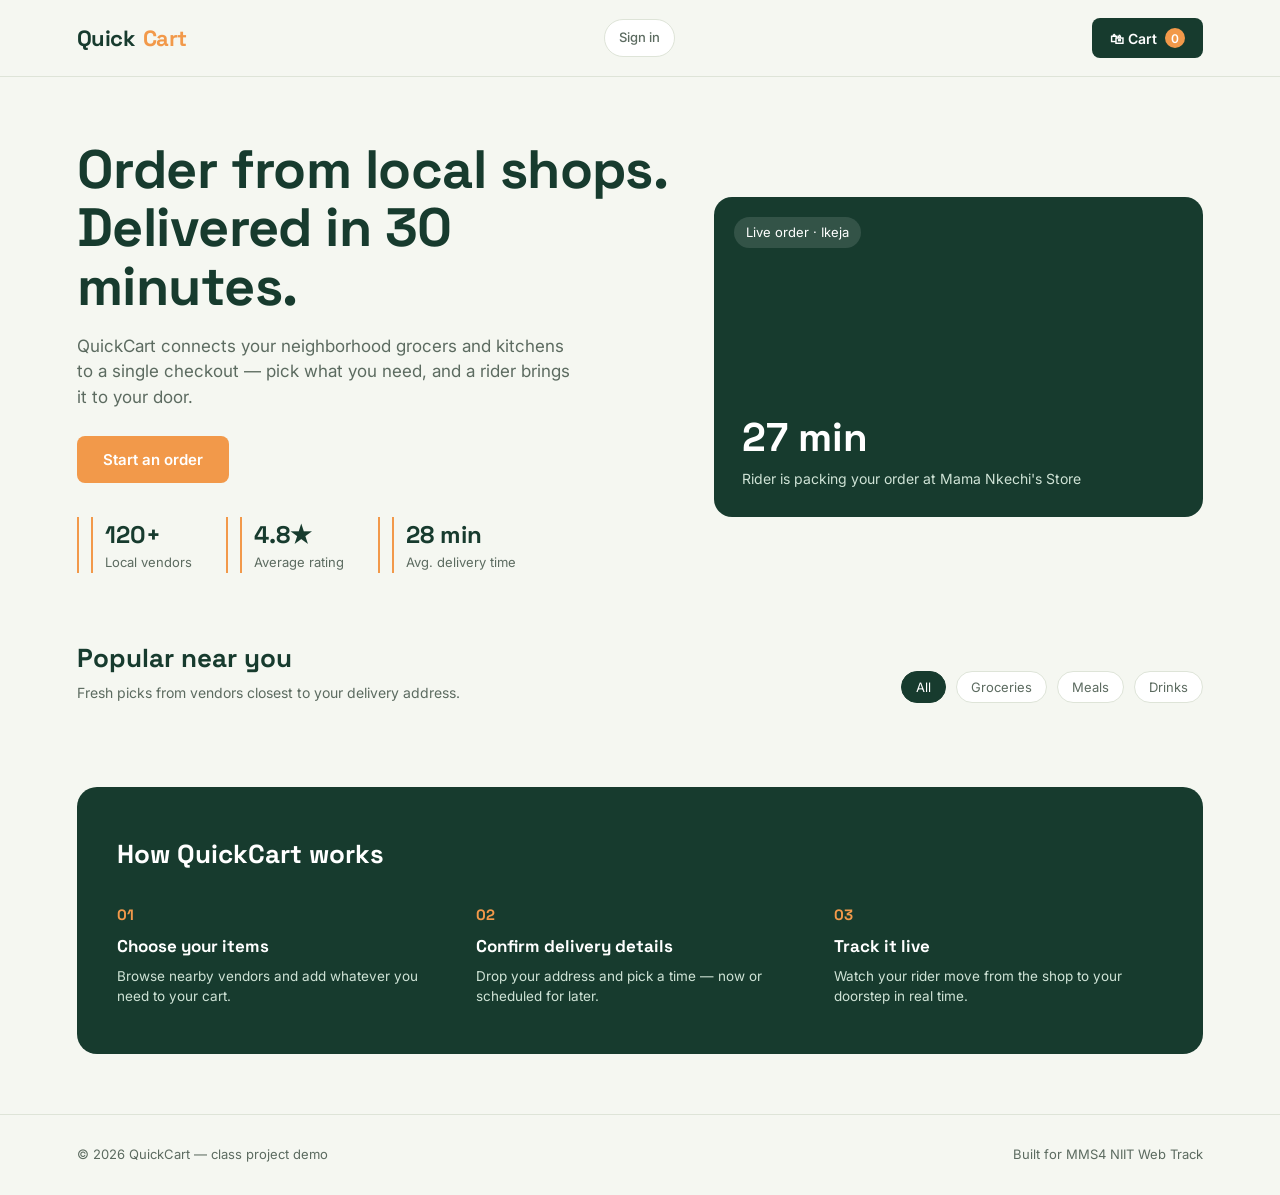
==== src/main/resources/static/index.html @ 8aba2c7c "first commit" ====
<!DOCTYPE html>
<html lang="en">
<head>
<meta charset="UTF-8">
<meta name="viewport" content="width=device-width, initial-scale=1.0">
<title>QuickCart — Local Delivery</title>
<link rel="preconnect" href="https://fonts.googleapis.com">
<link href="https://fonts.googleapis.com/css2?family=Space+Grotesk:wght@500;600;700&family=Inter:wght@400;500;600&display=swap" rel="stylesheet">
<link rel="stylesheet" href="style.css">
</head>
<body>

<header>
  <a href="index.html" class="brand">Quick<span>Cart</span></a>
  <nav><ul id="accountNav">
    <li><a>Groceries</a></li>
    <li><a>Meals</a></li>
  </ul></nav>
  <button class="cart-btn" onclick="openCart()">
    🛍 Cart <span class="cart-count" id="cartCount">0</span>
  </button>
</header>

<div class="hero">
  <div>
    <h1>Order from local shops.<br>Delivered in 30 minutes.</h1>
    <p>QuickCart connects your neighborhood grocers and kitchens to a single checkout — pick what you need, and a rider brings it to your door.</p>
    <button class="cta" onclick="document.getElementById('shop').scrollIntoView({behavior:'smooth'})">Start an order</button>
    <div class="hero-stats">
      <div><div class="num">120+</div><div class="lbl">Local vendors</div></div>
      <div><div class="num">4.8★</div><div class="lbl">Average rating</div></div>
      <div><div class="num">28 min</div><div class="lbl">Avg. delivery time</div></div>
    </div>
  </div>
  <div class="hero-visual">
    <div class="tag">Live order · Ikeja</div>
    <div class="eta">27 min</div>
    <div class="eta-lbl">Rider is packing your order at Mama Nkechi's Store</div>
  </div>
</div>

<section id="shop">
  <div class="section-head">
    <div>
      <h2>Popular near you</h2>
      <p>Fresh picks from vendors closest to your delivery address.</p>
    </div>
    <div class="filters">
      <button class="active" onclick="filterCat('all',this)">All</button>
      <button onclick="filterCat('grocery',this)">Groceries</button>
      <button onclick="filterCat('meal',this)">Meals</button>
      <button onclick="filterCat('drink',this)">Drinks</button>
    </div>
  </div>
  <div class="grid" id="productGrid"></div>
</section>

<div class="how">
  <h2>How QuickCart works</h2>
  <div class="how-grid">
    <div class="step">
      <div class="n">01</div>
      <h3>Choose your items</h3>
      <p>Browse nearby vendors and add whatever you need to your cart.</p>
    </div>
    <div class="step">
      <div class="n">02</div>
      <h3>Confirm delivery details</h3>
      <p>Drop your address and pick a time — now or scheduled for later.</p>
    </div>
    <div class="step">
      <div class="n">03</div>
      <h3>Track it live</h3>
      <p>Watch your rider move from the shop to your doorstep in real time.</p>
    </div>
  </div>
</div>

<footer>
  <div>© 2026 QuickCart — class project demo</div>
  <div>Built for MMS4 NIIT Web Track</div>
</footer>

<div class="overlay" id="overlay" onclick="closeCart()"></div>
<div class="drawer" id="drawer">
  <div class="drawer-head">
    <h3>Your cart</h3>
    <button class="close-btn" onclick="closeCart()">✕</button>
  </div>
  <div class="drawer-items" id="drawerItems"></div>
  <div class="drawer-foot">
    <div class="field" id="addressField" style="display:none;">
      <label for="address">Delivery address</label>
      <input type="text" id="address" placeholder="e.g. 14 Adeola Street, Ikeja">
    </div>
    <div class="row"><span>Subtotal</span><span id="subtotal">₦0</span></div>
    <div class="row"><span>Delivery fee</span><span id="deliveryFee">₦0</span></div>
    <div class="row total"><span>Total</span><span id="total">₦0</span></div>
    <button class="checkout-btn" id="checkoutBtn" onclick="checkout()" disabled>Place order</button>
  </div>
</div>

<script src="common.js"></script>
<script>
let PRODUCTS = [];
let cart = {}; // {id: qty}
let currentFilter = 'all';

async function loadProducts() {
  PRODUCTS = await api('/api/products');
  renderGrid();
}

function renderGrid(){
  const grid = document.getElementById('productGrid');
  const items = PRODUCTS.filter(p => currentFilter==='all' || p.cat===currentFilter);
  grid.innerHTML = items.map(p => `
    <div class="card">
      <div class="card-img">${p.icon}</div>
      <h3>${p.name}</h3>
      <p class="desc">${p.desc}</p>
      <div class="card-foot">
        <span class="price">${money(p.price)}</span>
        <button class="add-btn" onclick="addToCart(${p.id})">+</button>
      </div>
    </div>
  `).join('');
}

function filterCat(cat, btn){
  currentFilter = cat;
  document.querySelectorAll('.filters button').forEach(b=>b.classList.remove('active'));
  btn.classList.add('active');
  renderGrid();
}

function addToCart(id){
  cart[id] = (cart[id] || 0) + 1;
  updateCart();
  showToast('Added to cart');
}

function changeQty(id, delta){
  cart[id] = (cart[id]||0) + delta;
  if(cart[id] <= 0) delete cart[id];
  updateCart();
}

function updateCart(){
  const ids = Object.keys(cart);
  const count = ids.reduce((s,id)=>s+cart[id],0);
  document.getElementById('cartCount').textContent = count;

  const drawerItems = document.getElementById('drawerItems');
  if(ids.length === 0){
    drawerItems.innerHTML = `<div class="empty-msg">Your cart is empty.<br>Add something tasty from the shop.</div>`;
  } else {
    drawerItems.innerHTML = ids.map(id=>{
      const p = PRODUCTS.find(x=>x.id==id);
      return `
        <div class="cart-line">
          <div class="ic">${p.icon}</div>
          <div class="info">
            <div class="nm">${p.name}</div>
            <div class="pr">${money(p.price)}</div>
          </div>
          <div class="qty">
            <button onclick="changeQty(${id},-1)">−</button>
            <span>${cart[id]}</span>
            <button onclick="changeQty(${id},1)">+</button>
          </div>
        </div>
      `;
    }).join('');
  }

  const subtotal = ids.reduce((s,id)=> s + PRODUCTS.find(x=>x.id==id).price * cart[id], 0);
  const fee = subtotal > 0 ? 800 : 0;
  document.getElementById('subtotal').textContent = money(subtotal);
  document.getElementById('deliveryFee').textContent = money(fee);
  document.getElementById('total').textContent = money(subtotal + fee);
  document.getElementById('checkoutBtn').disabled = subtotal === 0;
  document.getElementById('addressField').style.display = subtotal > 0 ? 'block' : 'none';
}

function openCart(){
  document.getElementById('drawer').classList.add('open');
  document.getElementById('overlay').classList.add('open');
}
function closeCart(){
  document.getElementById('drawer').classList.remove('open');
  document.getElementById('overlay').classList.remove('open');
}

async function checkout(){
  if (!getUser()) {
    showToast('Please sign in to place an order', true);
    setTimeout(()=> window.location.href = 'login.html', 900);
    return;
  }
  const address = document.getElementById('address').value.trim();
  if (!address) {
    showToast('Please enter a delivery address', true);
    return;
  }
  try {
    await api('/api/orders', {
      method: 'POST',
      body: JSON.stringify({ items: cart, address })
    });
    showToast('Order placed! Track it on the My orders page.');
    cart = {};
    updateCart();
    setTimeout(closeCart, 900);
  } catch (err) {
    showToast(err.message, true);
  }
}

renderAccountNav('accountNav');
loadProducts();
updateCart();
</script>

</body>
</html>
---- src/main/resources/static/style.css ----
:root{
  --green-deep:#173B2E;
  --green-mid:#2C6E4F;
  --paper:#F5F7F1;
  --paper-card:#FFFFFF;
  --ink:#14231C;
  --mango:#F2994A;
  --teal:#2D6A6A;
  --line:#DEE4D8;
  --muted:#5C6B60;
  --error:#C0392B;
}
*{box-sizing:border-box;}
body{margin:0;background:var(--paper);color:var(--ink);font-family:'Inter',sans-serif;line-height:1.5;}
h1,h2,h3,.brand,.price{font-family:'Space Grotesk',sans-serif;}
a{color:inherit;}
img{max-width:100%;display:block;}

/* NAV */
header{
  display:flex;align-items:center;justify-content:space-between;
  padding:18px 6vw;position:sticky;top:0;background:var(--paper);
  border-bottom:1px solid var(--line);z-index:10;
}
.brand{font-size:22px;font-weight:700;color:var(--green-deep);display:flex;align-items:center;gap:8px;letter-spacing:-0.02em;text-decoration:none;}
.brand span{color:var(--mango);}
nav ul{display:flex;gap:28px;list-style:none;margin:0;padding:0;font-size:15px;font-weight:500;color:var(--muted);align-items:center;}
nav a{text-decoration:none;cursor:pointer;}
nav a:hover{color:var(--green-deep);}
.cart-btn{
  background:var(--green-deep);color:#fff;border:none;border-radius:8px;
  padding:10px 18px;font-family:'Inter';font-weight:600;font-size:14px;
  cursor:pointer;display:flex;align-items:center;gap:8px;
}
.cart-count{
  background:var(--mango);color:#fff;border-radius:50%;width:20px;height:20px;
  display:flex;align-items:center;justify-content:center;font-size:12px;
}
.account-pill{
  background:var(--paper-card);border:1px solid var(--line);padding:8px 14px;
  border-radius:20px;font-size:13px;cursor:pointer;font-family:'Inter';
}

/* HERO */
.hero{
  display:grid;grid-template-columns:1.1fr 0.9fr;gap:40px;
  padding:64px 6vw 56px;align-items:center;
}
.hero h1{
  font-size:clamp(34px,4.4vw,54px);line-height:1.08;margin:0 0 18px;
  color:var(--green-deep);font-weight:700;letter-spacing:-0.01em;
}
.hero p{color:var(--muted);font-size:17px;max-width:46ch;margin:0 0 26px;}
.hero-stats{display:flex;gap:34px;margin-top:34px;}
.hero-stats div{border-left:2px solid var(--mango);padding-left:12px;}
.hero-stats .num{font-family:'Space Grotesk';font-size:24px;font-weight:700;color:var(--green-deep);}
.hero-stats .lbl{font-size:13px;color:var(--muted);}
.cta{
  background:var(--mango);color:#fff;border:none;padding:14px 26px;border-radius:8px;
  font-weight:600;font-size:15px;cursor:pointer;font-family:'Inter';
}
.hero-visual{
  background:var(--green-deep);border-radius:18px;padding:28px;color:#fff;
  position:relative;overflow:hidden;min-height:320px;display:flex;flex-direction:column;justify-content:flex-end;
}
.hero-visual .tag{
  position:absolute;top:20px;left:20px;background:rgba(255,255,255,.12);
  padding:6px 12px;border-radius:20px;font-size:13px;
}
.hero-visual .eta{font-family:'Space Grotesk';font-size:40px;font-weight:700;}
.hero-visual .eta-lbl{font-size:14px;color:#CFE3D6;}

/* SECTION */
section{padding:10px 6vw 60px;}
.section-head{display:flex;justify-content:space-between;align-items:flex-end;margin-bottom:24px;flex-wrap:wrap;gap:14px;}
.section-head h2{font-size:26px;color:var(--green-deep);margin:0;}
.section-head p{color:var(--muted);font-size:14px;margin:4px 0 0;}
.filters{display:flex;gap:10px;}
.filters button{
  border:1px solid var(--line);background:var(--paper-card);padding:7px 14px;
  border-radius:20px;font-size:13px;cursor:pointer;color:var(--muted);font-family:'Inter';
}
.filters button.active{background:var(--green-deep);color:#fff;border-color:var(--green-deep);}

.grid{display:grid;grid-template-columns:repeat(auto-fill,minmax(220px,1fr));gap:20px;}
.card{
  background:var(--paper-card);border:1px solid var(--line);border-radius:14px;
  padding:16px;display:flex;flex-direction:column;gap:10px;
}
.card-img{
  height:130px;border-radius:10px;display:flex;align-items:center;justify-content:center;
  font-size:44px;background:linear-gradient(135deg,#EAF1E6,#DCEAD9);
}
.card h3{font-size:16px;margin:0;color:var(--ink);}
.card .desc{font-size:13px;color:var(--muted);margin:0;min-height:32px;}
.card-foot{display:flex;justify-content:space-between;align-items:center;margin-top:auto;}
.price{font-size:17px;font-weight:700;color:var(--green-deep);}
.add-btn{
  background:var(--paper);border:1px solid var(--green-mid);color:var(--green-mid);
  width:32px;height:32px;border-radius:8px;font-size:18px;cursor:pointer;font-family:'Inter';
  line-height:1;
}
.add-btn:hover{background:var(--green-mid);color:#fff;}

/* HOW IT WORKS */
.how{background:var(--green-deep);color:#fff;border-radius:20px;margin:0 6vw 60px;padding:48px 40px;}
.how h2{font-size:26px;margin:0 0 30px;}
.how-grid{display:grid;grid-template-columns:repeat(3,1fr);gap:30px;}
.how-grid .step .n{font-family:'Space Grotesk';font-size:15px;color:var(--mango);font-weight:700;margin-bottom:8px;}
.how-grid .step h3{font-size:17px;margin:0 0 6px;}
.how-grid .step p{font-size:13.5px;color:#CFE3D6;margin:0;}

footer{padding:30px 6vw;border-top:1px solid var(--line);color:var(--muted);font-size:13px;display:flex;justify-content:space-between;flex-wrap:wrap;gap:8px;}

/* CART DRAWER */
.overlay{
  position:fixed;inset:0;background:rgba(20,35,28,.35);opacity:0;pointer-events:none;
  transition:opacity .25s;z-index:20;
}
.overlay.open{opacity:1;pointer-events:auto;}
.drawer{
  position:fixed;top:0;right:-420px;width:380px;max-width:88vw;height:100%;background:#fff;
  z-index:30;box-shadow:-8px 0 30px rgba(0,0,0,.15);transition:right .28s ease;
  display:flex;flex-direction:column;
}
.drawer.open{right:0;}
.drawer-head{padding:22px 22px 16px;border-bottom:1px solid var(--line);display:flex;justify-content:space-between;align-items:center;}
.drawer-head h3{margin:0;font-size:19px;color:var(--green-deep);}
.close-btn{border:none;background:none;font-size:20px;cursor:pointer;color:var(--muted);}
.drawer-items{flex:1;overflow-y:auto;padding:14px 22px;}
.cart-line{display:flex;gap:12px;align-items:center;padding:12px 0;border-bottom:1px solid var(--line);}
.cart-line .ic{
  width:44px;height:44px;border-radius:8px;background:var(--paper);display:flex;
  align-items:center;justify-content:center;font-size:20px;flex:none;
}
.cart-line .info{flex:1;}
.cart-line .info .nm{font-size:14px;font-weight:600;}
.cart-line .info .pr{font-size:13px;color:var(--muted);}
.qty{display:flex;align-items:center;gap:8px;}
.qty button{width:22px;height:22px;border:1px solid var(--line);background:#fff;border-radius:5px;cursor:pointer;font-size:13px;}
.empty-msg{color:var(--muted);font-size:14px;text-align:center;padding:40px 10px;}
.drawer-foot{padding:20px 22px 24px;border-top:1px solid var(--line);}
.field{margin-bottom:12px;}
.field label{font-size:13px;color:var(--muted);display:block;margin-bottom:5px;}
.field input, .field textarea{
  width:100%;border:1px solid var(--line);border-radius:8px;padding:9px 11px;
  font-family:'Inter';font-size:14px;color:var(--ink);
}
.row{display:flex;justify-content:space-between;font-size:14px;color:var(--muted);margin-bottom:6px;}
.row.total{font-size:17px;font-weight:700;color:var(--ink);margin-top:10px;}
.checkout-btn{
  width:100%;background:var(--mango);color:#fff;border:none;padding:13px;border-radius:8px;
  font-weight:600;font-size:15px;margin-top:14px;cursor:pointer;font-family:'Inter';
}
.checkout-btn:disabled{background:#E7DFD3;color:#A8A39A;cursor:not-allowed;}

.toast{
  position:fixed;bottom:24px;left:50%;transform:translateX(-50%) translateY(20px);
  background:var(--green-deep);color:#fff;padding:12px 22px;border-radius:30px;font-size:14px;
  opacity:0;pointer-events:none;transition:all .25s;z-index:40;text-align:center;max-width:80vw;
}
.toast.show{opacity:1;transform:translateX(-50%) translateY(0);}
.toast.error{background:var(--error);}

/* AUTH PAGES */
.auth-wrap{
  min-height:calc(100vh - 78px);display:flex;align-items:center;justify-content:center;padding:40px 6vw;
}
.auth-card{
  background:var(--paper-card);border:1px solid var(--line);border-radius:16px;
  padding:36px 34px;width:100%;max-width:380px;
}
.auth-card h2{margin:0 0 6px;color:var(--green-deep);font-size:24px;}
.auth-card .sub{color:var(--muted);font-size:14px;margin:0 0 24px;}
.auth-btn{
  width:100%;background:var(--green-deep);color:#fff;border:none;padding:12px;border-radius:8px;
  font-weight:600;font-size:15px;cursor:pointer;font-family:'Inter';margin-top:6px;
}
.auth-switch{text-align:center;font-size:13.5px;color:var(--muted);margin-top:18px;}
.auth-switch a{color:var(--green-mid);font-weight:600;text-decoration:none;cursor:pointer;}
.auth-error{
  background:#FBEAE7;color:var(--error);font-size:13px;padding:10px 12px;border-radius:8px;
  margin-bottom:16px;display:none;
}
.auth-error.show{display:block;}

/* ORDERS PAGE */
.order-card{
  background:var(--paper-card);border:1px solid var(--line);border-radius:12px;
  padding:18px 20px;margin-bottom:14px;
}
.order-card .order-top{display:flex;justify-content:space-between;font-size:13px;color:var(--muted);margin-bottom:10px;}
.order-card .order-items{font-size:14px;margin-bottom:8px;}
.order-card .order-total{font-weight:700;color:var(--green-deep);font-size:15px;}
.badge{background:#E9F3EC;color:var(--green-mid);border-radius:14px;padding:3px 10px;font-size:12px;font-weight:600;}

@media(max-width:820px){
  .hero{grid-template-columns:1fr;}
  .how-grid{grid-template-columns:1fr;}
}
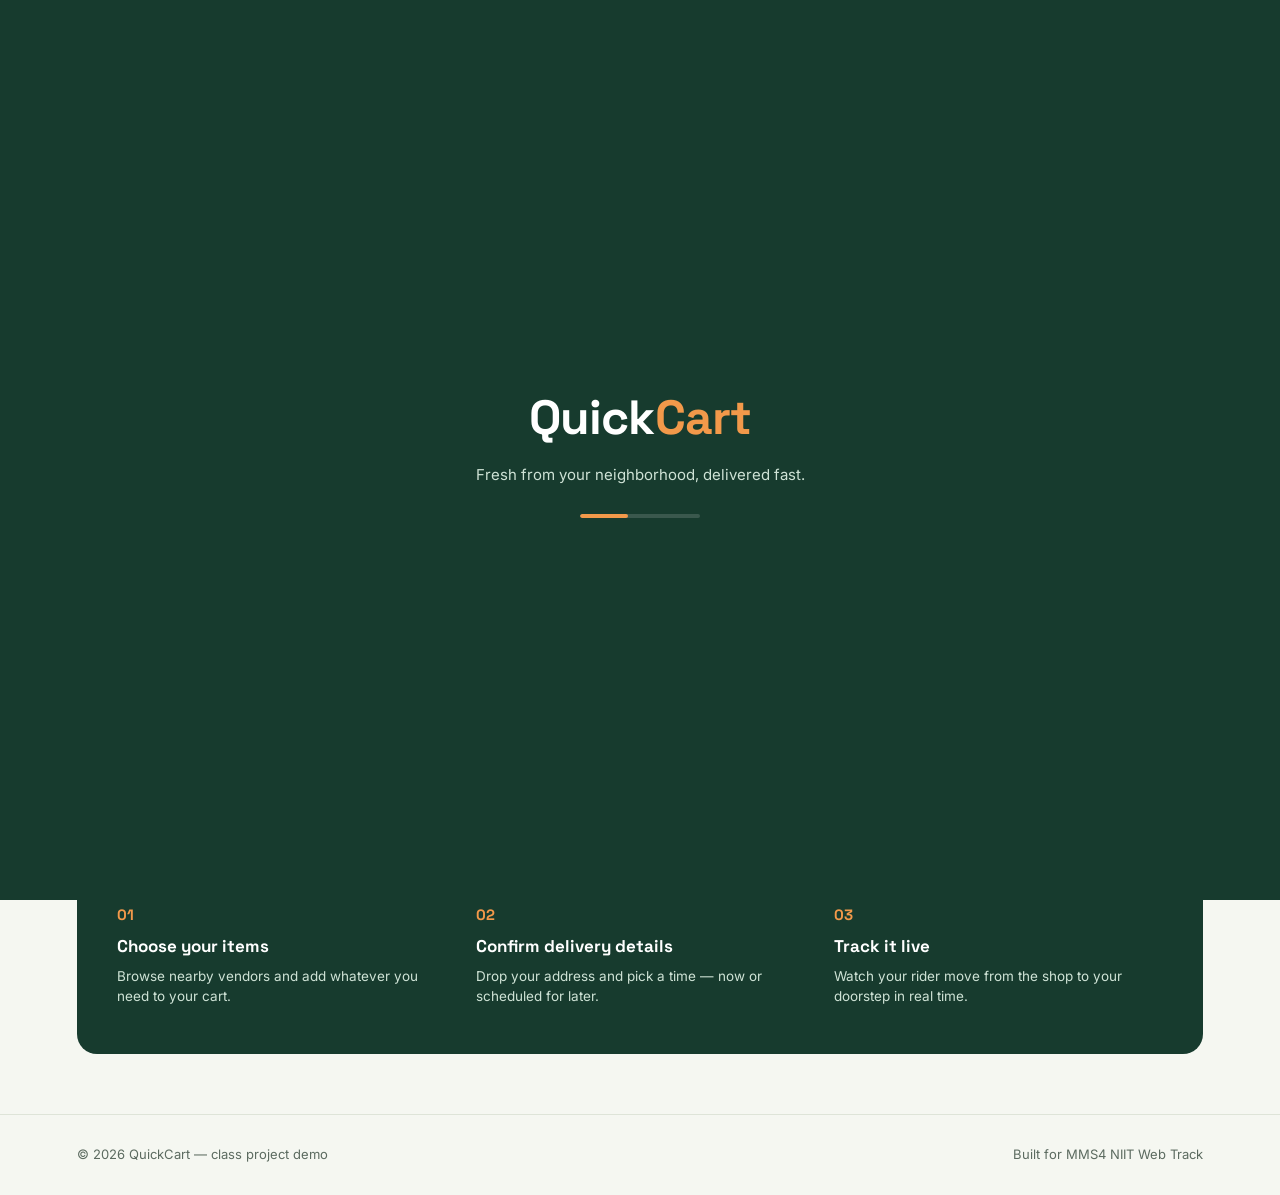
==== commit 53c8dd5a: "New" ====
--- a/src/main/resources/static/index.html
+++ b/src/main/resources/static/index.html
@@ -10,6 +10,14 @@
 </head>
 <body>
 
+<div id="splash" class="splash">
+  <div class="splash-inner">
+    <div class="splash-logo">Quick<span>Cart</span></div>
+    <div class="splash-tagline">Fresh from your neighborhood, delivered fast.</div>
+    <div class="splash-loader"><div class="splash-loader-bar"></div></div>
+  </div>
+</div>
+
 <header>
   <a href="index.html" class="brand">Quick<span>Cart</span></a>
   <nav><ul id="accountNav">
@@ -90,8 +98,37 @@
   <div class="drawer-items" id="drawerItems"></div>
   <div class="drawer-foot">
     <div class="field" id="addressField" style="display:none;">
-      <label for="address">Delivery address</label>
-      <input type="text" id="address" placeholder="e.g. 14 Adeola Street, Ikeja">
+      <label for="streetAddress">Street address</label>
+      <input type="text" id="streetAddress" placeholder="e.g. 14 Adeola Street">
+
+      <div class="delivery-row">
+        <div class="delivery-col">
+          <label for="citySelect">City</label>
+          <select id="citySelect">
+            <option value="">Choose city</option>
+            <option value="Agege">Agege</option>
+            <option value="Alimosho">Alimosho</option>
+            <option value="Ajah">Ajah</option>
+            <option value="Badagry">Badagry</option>
+            <option value="Epe">Epe</option>
+            <option value="Ikeja">Ikeja</option>
+            <option value="Kosofe">Kosofe</option>
+            <option value="Lekki">Lekki</option>
+            <option value="Ojo">Ojo</option>
+            <option value="Somolu">Somolu</option>
+            <option value="Surulere">Surulere</option>
+            <option value="Victoria Island">Victoria Island</option>
+            <option value="Yaba">Yaba</option>
+          </select>
+        </div>
+
+        <div class="delivery-col">
+          <label for="stateSelect">State</label>
+          <select id="stateSelect">
+            <option value="Lagos" selected>Lagos</option>
+          </select>
+        </div>
+      </div>
     </div>
     <div class="row"><span>Subtotal</span><span id="subtotal">₦0</span></div>
     <div class="row"><span>Delivery fee</span><span id="deliveryFee">₦0</span></div>
@@ -198,15 +235,30 @@
     setTimeout(()=> window.location.href = 'login.html', 900);
     return;
   }
-  const address = document.getElementById('address').value.trim();
-  if (!address) {
-    showToast('Please enter a delivery address', true);
-    return;
-  }
+
+  const street = document.getElementById('streetAddress').value.trim();
+  const city = document.getElementById('citySelect').value.trim();
+  const state = document.getElementById('stateSelect').value.trim();
+
+  if (!street) {
+    showToast('Please enter your street address', true);
+    return;
+  }
+  if (!city) {
+    showToast('Please choose a Lagos city', true);
+    return;
+  }
+  if (!state || state.toLowerCase() !== 'lagos') {
+    showToast('QuickCart delivery is only available in Lagos, Lagos State', true);
+    return;
+  }
+
+  const address = `${street}, ${city}, ${state}`;
+
   try {
     await api('/api/orders', {
       method: 'POST',
-      body: JSON.stringify({ items: cart, address })
+      body: JSON.stringify({ items: cart, address, street, city, state })
     });
     showToast('Order placed! Track it on the My orders page.');
     cart = {};
--- a/src/main/resources/static/style.css
+++ b/src/main/resources/static/style.css
@@ -16,6 +16,38 @@
 a{color:inherit;}
 img{max-width:100%;display:block;}
 
+/* SPLASH / WELCOME SCREEN */
+.splash{
+  position:fixed;inset:0;z-index:999;background:var(--green-deep);
+  display:flex;align-items:center;justify-content:center;
+  opacity:1;transition:opacity .5s ease;
+}
+.splash-hide{opacity:0;pointer-events:none;}
+.splash-inner{text-align:center;animation:splashPop .6s ease;}
+.splash-logo{
+  font-family:'Space Grotesk',sans-serif;font-size:48px;font-weight:700;
+  color:#fff;letter-spacing:-0.02em;
+}
+.splash-logo span{color:var(--mango);}
+.splash-tagline{color:#CFE3D6;font-size:15px;margin-top:10px;}
+.splash-loader{
+  width:120px;height:4px;background:rgba(255,255,255,.15);border-radius:4px;
+  margin:28px auto 0;overflow:hidden;
+}
+.splash-loader-bar{
+  width:40%;height:100%;background:var(--mango);border-radius:4px;
+  animation:splashLoad 1.1s ease-in-out infinite;
+}
+@keyframes splashPop{
+  from{opacity:0;transform:scale(.92);}
+  to{opacity:1;transform:scale(1);}
+}
+@keyframes splashLoad{
+  0%{transform:translateX(-100%);}
+  50%{transform:translateX(150%);}
+  100%{transform:translateX(150%);}
+}
+
 /* NAV */
 header{
   display:flex;align-items:center;justify-content:space-between;
@@ -113,6 +145,14 @@
 footer{padding:30px 6vw;border-top:1px solid var(--line);color:var(--muted);font-size:13px;display:flex;justify-content:space-between;flex-wrap:wrap;gap:8px;}
 
 /* CART DRAWER */
+.delivery-row{display:flex;gap:10px;margin-top:10px;}
+.delivery-col{flex:1;}
+.delivery-col label{font-size:13px;color:var(--muted);display:block;margin-bottom:5px;}
+.delivery-row select,
+.delivery-col select{
+  width:100%;border:1px solid var(--line);border-radius:8px;padding:9px 11px;
+  font-family:'Inter';font-size:14px;color:var(--ink);background:#fff;
+}
 .overlay{
   position:fixed;inset:0;background:rgba(20,35,28,.35);opacity:0;pointer-events:none;
   transition:opacity .25s;z-index:20;
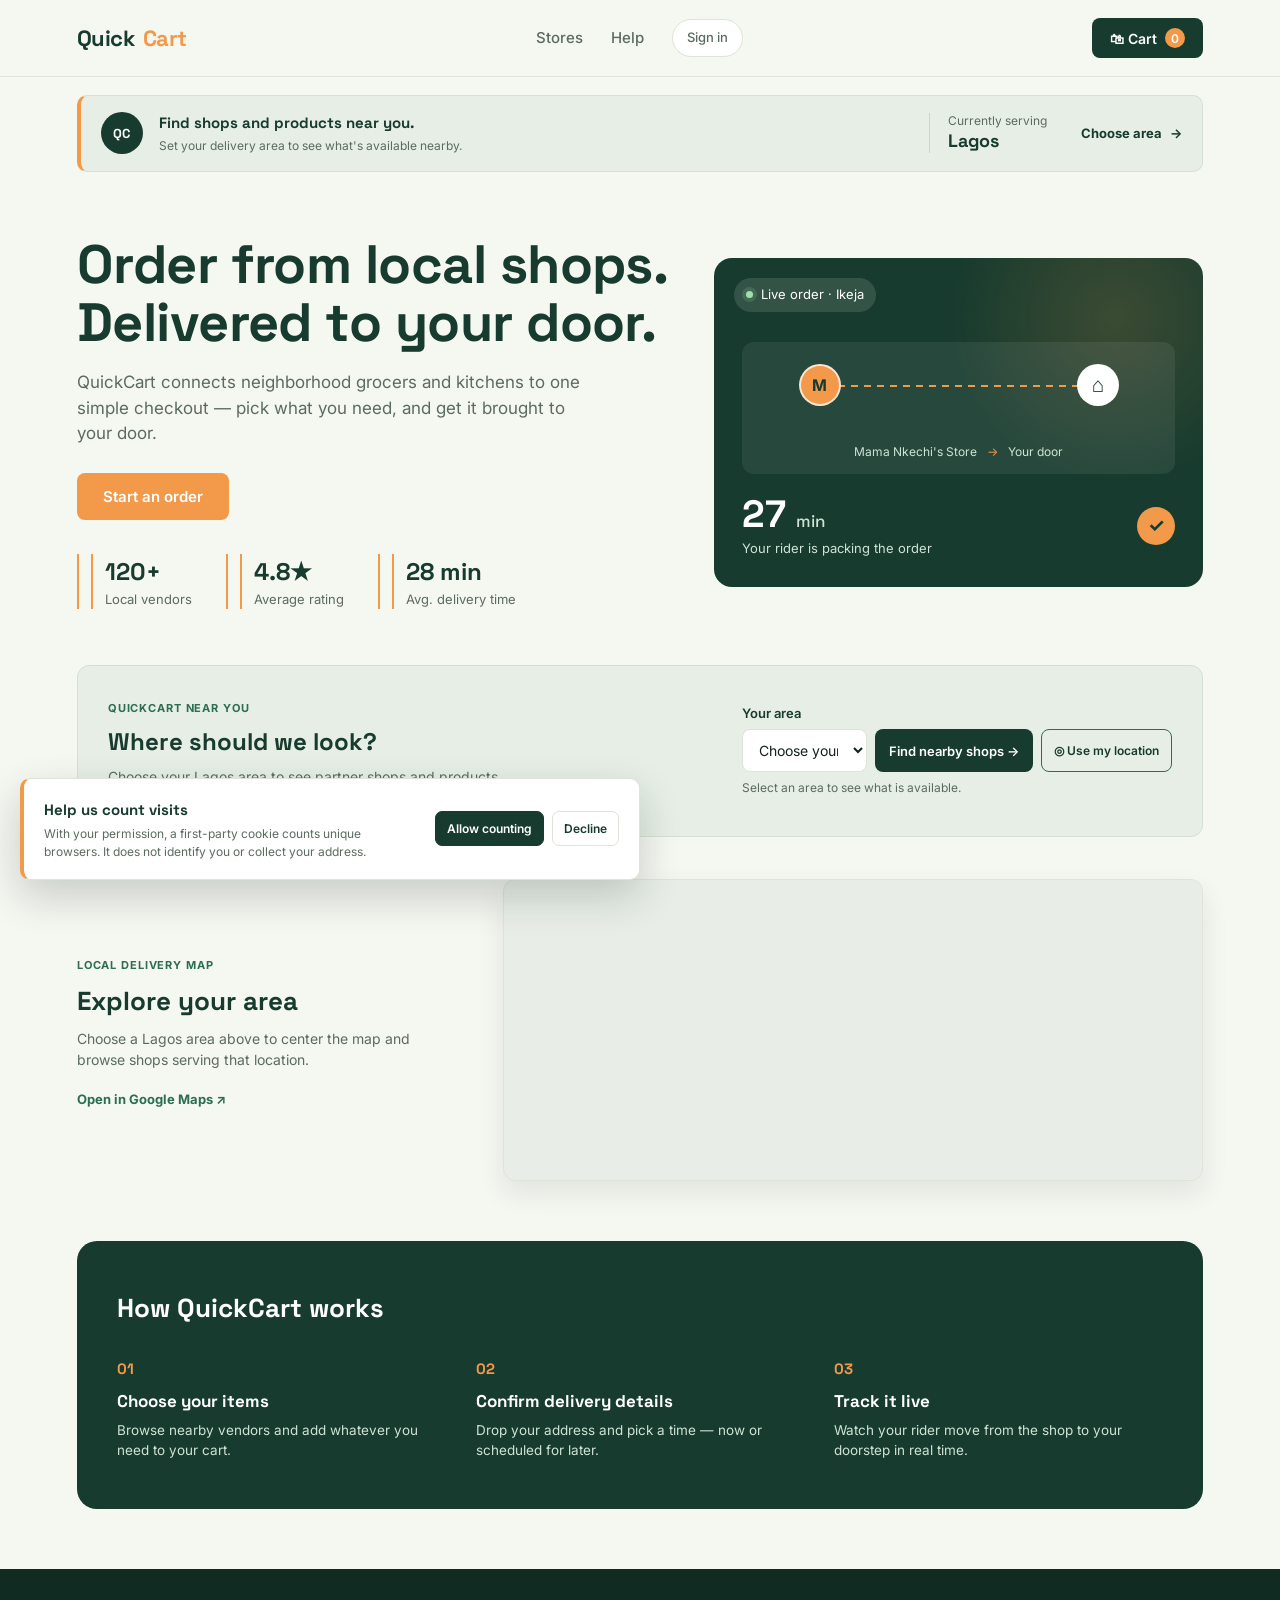
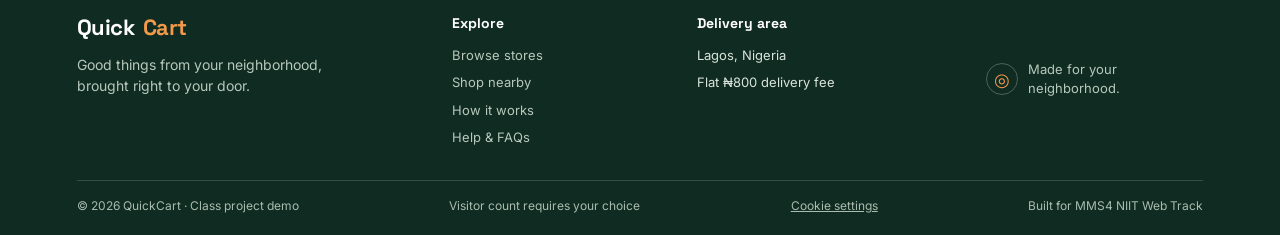
==== commit e3e7081b: "BigNew" ====
--- a/src/main/resources/static/index.html
+++ b/src/main/resources/static/index.html
@@ -10,14 +10,6 @@
 </head>
 <body>
 
-<div id="splash" class="splash">
-  <div class="splash-inner">
-    <div class="splash-logo">Quick<span>Cart</span></div>
-    <div class="splash-tagline">Fresh from your neighborhood, delivered fast.</div>
-    <div class="splash-loader"><div class="splash-loader-bar"></div></div>
-  </div>
-</div>
-
 <header>
   <a href="index.html" class="brand">Quick<span>Cart</span></a>
   <nav><ul id="accountNav">
@@ -29,11 +21,21 @@
   </button>
 </header>
 
+<div class="delivery-banner">
+  <div class="banner-mark">QC</div>
+  <div class="banner-copy">
+    <strong>Find shops and products near you.</strong>
+    <span>Set your delivery area to see what's available nearby.</span>
+  </div>
+  <div class="banner-action"><span>Currently serving</span><strong>Lagos</strong></div>
+  <a href="#location" class="banner-link">Choose area <span aria-hidden="true">→</span></a>
+</div>
+
 <div class="hero">
   <div>
-    <h1>Order from local shops.<br>Delivered in 30 minutes.</h1>
-    <p>QuickCart connects your neighborhood grocers and kitchens to a single checkout — pick what you need, and a rider brings it to your door.</p>
-    <button class="cta" onclick="document.getElementById('shop').scrollIntoView({behavior:'smooth'})">Start an order</button>
+    <h1>Order from local shops.<br>Delivered to your door.</h1>
+    <p>QuickCart connects neighborhood grocers and kitchens to one simple checkout — pick what you need, and get it brought to your door.</p>
+    <button class="cta" onclick="document.getElementById('location').scrollIntoView({behavior:'smooth'})">Start an order</button>
     <div class="hero-stats">
       <div><div class="num">120+</div><div class="lbl">Local vendors</div></div>
       <div><div class="num">4.8★</div><div class="lbl">Average rating</div></div>
@@ -41,29 +43,91 @@
     </div>
   </div>
   <div class="hero-visual">
-    <div class="tag">Live order · Ikeja</div>
-    <div class="eta">27 min</div>
-    <div class="eta-lbl">Rider is packing your order at Mama Nkechi's Store</div>
+    <div class="tag"><span class="live-dot"></span> Live order · Ikeja</div>
+    <div class="route-map" aria-hidden="true">
+      <div class="route-line"></div>
+      <div class="route-stop shop-stop">M</div>
+      <div class="route-stop home-stop">⌂</div>
+      <div class="route-caption">Mama Nkechi's Store <span>→</span> Your door</div>
+    </div>
+    <div class="order-status">
+      <div>
+        <div class="eta">27 <span>min</span></div>
+        <div class="eta-lbl">Your rider is packing the order</div>
+      </div>
+      <div class="status-mark">✓</div>
+    </div>
   </div>
 </div>
 
-<section id="shop">
+<section class="location-section" id="location">
+  <div class="location-intro">
+    <span class="location-kicker">QUICKCART NEAR YOU</span>
+    <h2>Where should we look?</h2>
+    <p>Choose your Lagos area to see partner shops and products that serve you.</p>
+  </div>
+  <div class="location-form">
+    <label for="locationCity">Your area</label>
+    <div class="location-controls">
+      <select id="locationCity">
+        <option value="">Choose your area</option>
+        <option value="Agege">Agege</option>
+        <option value="Alimosho">Alimosho</option>
+        <option value="Ajah">Ajah</option>
+        <option value="Badagry">Badagry</option>
+        <option value="Epe">Epe</option>
+        <option value="Ikeja">Ikeja</option>
+        <option value="Kosofe">Kosofe</option>
+        <option value="Lekki">Lekki</option>
+        <option value="Ojo">Ojo</option>
+        <option value="Somolu">Somolu</option>
+        <option value="Surulere">Surulere</option>
+        <option value="Victoria Island">Victoria Island</option>
+        <option value="Yaba">Yaba</option>
+      </select>
+      <button class="location-submit" type="button" onclick="findNearbyShops()">Find nearby shops <span aria-hidden="true">→</span></button>
+      <button class="location-gps" type="button" onclick="useMyLocation()">◎ Use my location</button>
+    </div>
+    <p class="location-status" id="locationStatus" role="status">Select an area to see what is available.</p>
+  </div>
+</section>
+
+<section class="map-section" aria-labelledby="mapHeading">
+  <div class="map-info">
+    <span class="location-kicker">LOCAL DELIVERY MAP</span>
+    <h2 id="mapHeading">Explore your area</h2>
+    <p id="mapDescription">Choose a Lagos area above to center the map and browse shops serving that location.</p>
+    <a id="googleMapLink" href="https://www.google.com/maps/search/?api=1&query=Lagos%2C%20Nigeria" target="_blank" rel="noopener noreferrer">Open in Google Maps <span aria-hidden="true">↗</span></a>
+  </div>
+  <div class="map-frame">
+    <iframe id="googleMap" title="Google Map of Lagos delivery area" loading="lazy" referrerpolicy="no-referrer-when-downgrade" src="https://maps.google.com/maps?q=Lagos%2C%20Nigeria&output=embed"></iframe>
+  </div>
+</section>
+
+<section id="shop" hidden>
   <div class="section-head">
     <div>
-      <h2>Popular near you</h2>
-      <p>Fresh picks from vendors closest to your delivery address.</p>
+      <h2 id="shopHeading">Shops near you</h2>
+      <p id="shopSubheading">Available shops and products for your selected area.</p>
     </div>
     <div class="filters">
       <button class="active" onclick="filterCat('all',this)">All</button>
       <button onclick="filterCat('grocery',this)">Groceries</button>
+      <button onclick="filterCat('produce',this)">Produce</button>
       <button onclick="filterCat('meal',this)">Meals</button>
+      <button onclick="filterCat('bakery',this)">Bakery</button>
       <button onclick="filterCat('drink',this)">Drinks</button>
-    </div>
-  </div>
+      <button onclick="filterCat('snack',this)">Snacks</button>
+      <button onclick="filterCat('household',this)">Household</button>
+      <button onclick="filterCat('personal',this)">Personal care</button>
+    </div>
+  </div>
+  <div class="store-grid" id="storeGrid"></div>
+  <h3 class="products-heading">Products from these shops</h3>
   <div class="grid" id="productGrid"></div>
 </section>
 
-<div class="how">
+<div class="how" id="how">
   <h2>How QuickCart works</h2>
   <div class="how-grid">
     <div class="step">
@@ -84,9 +148,35 @@
   </div>
 </div>
 
-<footer>
-  <div>© 2026 QuickCart — class project demo</div>
-  <div>Built for MMS4 NIIT Web Track</div>
+<footer class="site-footer">
+  <div class="footer-main">
+    <div class="footer-about">
+      <a href="index.html" class="brand footer-brand">Quick<span>Cart</span></a>
+      <p>Good things from your neighborhood, brought right to your door.</p>
+    </div>
+    <div class="footer-column">
+      <h3>Explore</h3>
+      <a href="stores.html">Browse stores</a>
+      <a href="#shop">Shop nearby</a>
+      <a href="#how">How it works</a>
+      <a href="help.html">Help & FAQs</a>
+    </div>
+    <div class="footer-column">
+      <h3>Delivery area</h3>
+      <span>Lagos, Nigeria</span>
+      <span>Flat ₦800 delivery fee</span>
+    </div>
+    <div class="footer-note">
+      <span class="footer-pin">◎</span>
+      <span>Made for your neighborhood.</span>
+    </div>
+  </div>
+  <div class="footer-bottom">
+    <span>© 2026 QuickCart · Class project demo</span>
+    <span id="visitorCount">Visitor count requires your choice</span>
+    <a href="#visitorCount" onclick="openVisitorCookieSettings(event)">Cookie settings</a>
+    <span>Built for MMS4 NIIT Web Track</span>
+  </div>
 </footer>
 
 <div class="overlay" id="overlay" onclick="closeCart()"></div>
@@ -140,22 +230,125 @@
 <script src="common.js"></script>
 <script>
 let PRODUCTS = [];
+let NEARBY_STORES = [];
 let cart = {}; // {id: qty}
 let currentFilter = 'all';
 
-async function loadProducts() {
-  PRODUCTS = await api('/api/products');
-  renderGrid();
+function setMapLocation(query, description, title) {
+  const encodedQuery = encodeURIComponent(query);
+  const map = document.getElementById('googleMap');
+  map.src = `https://maps.google.com/maps?q=${encodedQuery}&output=embed`;
+  map.title = title;
+  document.getElementById('mapDescription').textContent = description;
+  document.getElementById('googleMapLink').href = `https://www.google.com/maps/search/?api=1&query=${encodedQuery}`;
+}
+
+function useMyLocation() {
+  const status = document.getElementById('locationStatus');
+  if (!navigator.geolocation) {
+    status.textContent = 'Location is not available in this browser. Choose your area from the list.';
+    return;
+  }
+
+  status.textContent = 'Requesting your location permission...';
+  navigator.geolocation.getCurrentPosition(position => {
+    const coordinates = `${position.coords.latitude},${position.coords.longitude}`;
+    setMapLocation(coordinates, 'Map centered on your device location. Confirm your Lagos area above to see shops serving you.', 'Google Map centered on your device location');
+    status.textContent = 'Your location is on the map. Choose your Lagos area to find nearby shops.';
+  }, error => {
+    const message = error.code === error.PERMISSION_DENIED
+      ? 'Location permission was denied. Choose your area from the list instead.'
+      : 'Could not get your location. Choose your area from the list instead.';
+    status.textContent = message;
+  }, { enableHighAccuracy: false, timeout: 10000, maximumAge: 60000 });
+}
+
+async function findNearbyShops(shouldScroll = true) {
+  const city = document.getElementById('locationCity').value;
+  const status = document.getElementById('locationStatus');
+  const shopSection = document.getElementById('shop');
+
+  if (!city) {
+    showToast('Choose your area first', true);
+    return;
+  }
+
+  setMapLocation(`${city}, Lagos, Nigeria`, `Map centered on ${city}, Lagos. Shops shown below serve this area.`, `Google Map of ${city}, Lagos`);
+  if (localStorage.getItem('qc_delivery_city') && localStorage.getItem('qc_delivery_city') !== city) {
+    cart = {};
+    updateCart();
+  }
+  status.textContent = `Looking for shops in ${city}...`;
+  shopSection.hidden = true;
+
+  try {
+    const stores = await api(`/api/stores?city=${encodeURIComponent(city)}`);
+    if (stores.length === 0) {
+      NEARBY_STORES = [];
+      PRODUCTS = [];
+      localStorage.removeItem('qc_delivery_city');
+      updateCart();
+      status.textContent = `No partner shops serve ${city} yet. Try another Lagos area.`;
+      return;
+    }
+
+    localStorage.setItem('qc_delivery_city', city);
+    document.getElementById('citySelect').value = city;
+    document.getElementById('shopHeading').textContent = `Shops near ${city}`;
+    document.getElementById('shopSubheading').textContent = `Partner shops and their available products in ${city}.`;
+    NEARBY_STORES = stores;
+    PRODUCTS = stores.flatMap(store => store.products.map(product => ({ ...product, storeName: store.name })));
+    updateCart();
+    renderStores();
+    renderGrid();
+    shopSection.hidden = false;
+    status.textContent = `${stores.length} partner shop${stores.length === 1 ? '' : 's'} found in ${city}.`;
+    if (shouldScroll) shopSection.scrollIntoView({ behavior: 'smooth', block: 'start' });
+  } catch (err) {
+    status.textContent = err.message;
+  }
+}
+
+function renderStores() {
+  document.getElementById('storeGrid').innerHTML = NEARBY_STORES.map(store => `
+    <article class="store-card">
+      <div class="store-card-top">
+        <div class="store-icon">${store.icon}</div>
+        <div>
+          <h3>${store.name}</h3>
+          <p>${store.category}</p>
+        </div>
+      </div>
+      <div class="store-card-bottom">
+        <span>Serving ${document.getElementById('locationCity').value}</span>
+        <strong>${store.products.length} items</strong>
+      </div>
+    </article>
+  `).join('');
+}
+
+function restoreDeliveryArea() {
+  const requestedCity = new URLSearchParams(window.location.search).get('area');
+  const savedCity = requestedCity || localStorage.getItem('qc_delivery_city');
+  if (!savedCity) return;
+  const locationSelect = document.getElementById('locationCity');
+  locationSelect.value = savedCity;
+  if (locationSelect.value) findNearbyShops(Boolean(requestedCity));
 }
 
 function renderGrid(){
   const grid = document.getElementById('productGrid');
   const items = PRODUCTS.filter(p => currentFilter==='all' || p.cat===currentFilter);
+  if (items.length === 0) {
+    grid.innerHTML = '<p class="empty-results">No products in this category at your nearby shops.</p>';
+    return;
+  }
   grid.innerHTML = items.map(p => `
     <div class="card">
       <div class="card-img">${p.icon}</div>
       <h3>${p.name}</h3>
       <p class="desc">${p.desc}</p>
+      <p class="product-store">${p.storeName}</p>
       <div class="card-foot">
         <span class="price">${money(p.price)}</span>
         <button class="add-btn" onclick="addToCart(${p.id})">+</button>
@@ -270,7 +463,7 @@
 }
 
 renderAccountNav('accountNav');
-loadProducts();
+restoreDeliveryArea();
 updateCart();
 </script>
 
--- a/src/main/resources/static/style.css
+++ b/src/main/resources/static/style.css
@@ -16,38 +16,6 @@
 a{color:inherit;}
 img{max-width:100%;display:block;}
 
-/* SPLASH / WELCOME SCREEN */
-.splash{
-  position:fixed;inset:0;z-index:999;background:var(--green-deep);
-  display:flex;align-items:center;justify-content:center;
-  opacity:1;transition:opacity .5s ease;
-}
-.splash-hide{opacity:0;pointer-events:none;}
-.splash-inner{text-align:center;animation:splashPop .6s ease;}
-.splash-logo{
-  font-family:'Space Grotesk',sans-serif;font-size:48px;font-weight:700;
-  color:#fff;letter-spacing:-0.02em;
-}
-.splash-logo span{color:var(--mango);}
-.splash-tagline{color:#CFE3D6;font-size:15px;margin-top:10px;}
-.splash-loader{
-  width:120px;height:4px;background:rgba(255,255,255,.15);border-radius:4px;
-  margin:28px auto 0;overflow:hidden;
-}
-.splash-loader-bar{
-  width:40%;height:100%;background:var(--mango);border-radius:4px;
-  animation:splashLoad 1.1s ease-in-out infinite;
-}
-@keyframes splashPop{
-  from{opacity:0;transform:scale(.92);}
-  to{opacity:1;transform:scale(1);}
-}
-@keyframes splashLoad{
-  0%{transform:translateX(-100%);}
-  50%{transform:translateX(150%);}
-  100%{transform:translateX(150%);}
-}
-
 /* NAV */
 header{
   display:flex;align-items:center;justify-content:space-between;
@@ -72,12 +40,56 @@
   background:var(--paper-card);border:1px solid var(--line);padding:8px 14px;
   border-radius:20px;font-size:13px;cursor:pointer;font-family:'Inter';
 }
+.delivery-banner{
+  margin:18px 6vw 0;padding:16px 20px;display:flex;align-items:center;gap:16px;
+  background:#E6EEE5;border:1px solid #D4E0D3;border-left:4px solid var(--mango);border-radius:10px;
+}
+.banner-mark{width:42px;height:42px;display:grid;place-items:center;flex:none;border-radius:50%;
+  background:var(--green-deep);color:#fff;font-family:'Space Grotesk';font-weight:700;font-size:13px;}
+.banner-copy{display:flex;flex-direction:column;gap:2px;flex:1;}
+.banner-copy strong{color:var(--green-deep);font-family:'Space Grotesk';font-size:15px;}
+.banner-copy span,.banner-action span{color:var(--muted);font-size:12px;}
+.banner-action{display:flex;flex-direction:column;line-height:1.35;padding:0 18px;border-left:1px solid #C9D7C9;}
+.banner-action strong{font-family:'Space Grotesk';font-size:18px;color:var(--green-deep);}
+.banner-link{display:flex;gap:8px;align-items:center;white-space:nowrap;color:var(--green-deep);font-size:13px;font-weight:700;text-decoration:none;}
+.banner-link:hover{color:var(--green-mid);}
+
+.location-section{
+  margin:0 6vw 42px;padding:28px 30px;display:flex;align-items:center;justify-content:space-between;gap:28px;
+  background:#E6EEE5;border:1px solid #D4E0D3;border-radius:12px;
+}
+.location-intro{max-width:390px;}
+.location-kicker{color:var(--green-mid);font-size:11px;font-weight:700;letter-spacing:.08em;}
+.location-intro h2{margin:6px 0;font-size:24px;color:var(--green-deep);}
+.location-intro p{margin:0;color:var(--muted);font-size:14px;}
+.location-form{width:min(100%,430px);}
+.location-form label{display:block;margin-bottom:6px;font-size:13px;font-weight:600;color:var(--green-deep);}
+.location-controls{display:flex;gap:8px;}
+.location-controls select{flex:1;min-width:0;border:1px solid var(--line);border-radius:8px;padding:11px 12px;background:#fff;color:var(--ink);font:14px 'Inter',sans-serif;}
+.location-submit{border:0;border-radius:8px;padding:11px 14px;background:var(--green-deep);color:white;font:600 13px 'Inter',sans-serif;white-space:nowrap;cursor:pointer;}
+.location-submit:hover{background:var(--green-mid);}
+.location-status{min-height:19px;margin:7px 0 0;color:var(--muted);font-size:12px;}
+.location-gps{border:1px solid var(--green-mid);border-radius:8px;padding:10px 12px;background:transparent;color:var(--green-deep);font:600 12px 'Inter',sans-serif;white-space:nowrap;cursor:pointer;}
+.location-gps:hover{background:#D8E5D7;}
+.map-section{display:grid;grid-template-columns:.72fr 1.28fr;align-items:center;gap:32px;padding-top:0;}
+.map-info h2{margin:7px 0;color:var(--green-deep);font-size:26px;}
+.map-info p{margin:0 0 16px;color:var(--muted);font-size:14px;max-width:38ch;}
+.map-info a{color:var(--green-mid);font-size:13px;font-weight:700;text-decoration:none;}
+.map-info a:hover{color:var(--green-deep);}
+.map-frame{overflow:hidden;border:1px solid var(--line);border-radius:12px;background:#E8EEE7;box-shadow:0 12px 28px rgba(23,59,46,.09);}
+
+.map-frame iframe{display:block;width:100%;height:300px;border:0;}
 
 /* HERO */
 .hero{
   display:grid;grid-template-columns:1.1fr 0.9fr;gap:40px;
   padding:64px 6vw 56px;align-items:center;
 }
+.hero > div:first-child{animation:rise-in .55s ease-out both;}
+.hero-visual{animation:rise-in .65s .1s ease-out both;}
+.delivery-banner{animation:rise-in .45s ease-out both;}
+.location-section,.map-section{animation:rise-in .5s ease-out both;}
+@keyframes rise-in{from{opacity:0;transform:translateY(14px);}to{opacity:1;transform:translateY(0);}}
 .hero h1{
   font-size:clamp(34px,4.4vw,54px);line-height:1.08;margin:0 0 18px;
   color:var(--green-deep);font-weight:700;letter-spacing:-0.01em;
@@ -92,39 +104,74 @@
   font-weight:600;font-size:15px;cursor:pointer;font-family:'Inter';
 }
 .hero-visual{
-  background:var(--green-deep);border-radius:18px;padding:28px;color:#fff;
+  background:radial-gradient(circle at 82% 18%,rgba(242,153,74,.17),transparent 34%),var(--green-deep);
+  border-radius:18px;padding:28px;color:#fff;
   position:relative;overflow:hidden;min-height:320px;display:flex;flex-direction:column;justify-content:flex-end;
 }
 .hero-visual .tag{
   position:absolute;top:20px;left:20px;background:rgba(255,255,255,.12);
-  padding:6px 12px;border-radius:20px;font-size:13px;
-}
-.hero-visual .eta{font-family:'Space Grotesk';font-size:40px;font-weight:700;}
-.hero-visual .eta-lbl{font-size:14px;color:#CFE3D6;}
+  padding:7px 12px;border-radius:20px;font-size:13px;display:flex;align-items:center;gap:8px;
+}
+.live-dot{width:7px;height:7px;border-radius:50%;background:#9FE0A8;box-shadow:0 0 0 4px rgba(159,224,168,.15);}
+.route-map{height:132px;position:relative;margin:56px 0 20px;border-radius:12px;background:rgba(255,255,255,.07);}
+.route-line{position:absolute;left:19%;right:19%;top:43px;height:2px;background:repeating-linear-gradient(90deg,var(--mango) 0 7px,transparent 7px 13px);}
+.route-stop{position:absolute;top:22px;width:42px;height:42px;border:2px solid rgba(255,255,255,.75);border-radius:50%;display:grid;place-items:center;font-weight:700;}
+.shop-stop{left:13%;background:var(--mango);color:var(--green-deep);}
+.home-stop{right:13%;background:#fff;color:var(--green-deep);font-size:21px;}
+.route-caption{position:absolute;left:0;right:0;bottom:13px;text-align:center;color:#CFE3D6;font-size:12px;}
+.route-caption span{color:var(--mango);padding:0 7px;}
+.order-status{display:flex;align-items:center;justify-content:space-between;gap:16px;}
+.hero-visual .eta{font-family:'Space Grotesk';font-size:38px;font-weight:700;line-height:1.1;}
+.hero-visual .eta span{font-size:17px;font-weight:500;color:#CFE3D6;}
+.hero-visual .eta-lbl{font-size:13px;color:#CFE3D6;margin-top:4px;}
+.status-mark{width:38px;height:38px;border-radius:50%;display:grid;place-items:center;background:var(--mango);color:var(--green-deep);font-size:19px;font-weight:700;flex:none;}
 
 /* SECTION */
 section{padding:10px 6vw 60px;}
 .section-head{display:flex;justify-content:space-between;align-items:flex-end;margin-bottom:24px;flex-wrap:wrap;gap:14px;}
 .section-head h2{font-size:26px;color:var(--green-deep);margin:0;}
 .section-head p{color:var(--muted);font-size:14px;margin:4px 0 0;}
-.filters{display:flex;gap:10px;}
+.filters{display:flex;gap:8px;flex-wrap:wrap;}
 .filters button{
   border:1px solid var(--line);background:var(--paper-card);padding:7px 14px;
   border-radius:20px;font-size:13px;cursor:pointer;color:var(--muted);font-family:'Inter';
+  transition:background .18s,color .18s,border-color .18s;
 }
 .filters button.active{background:var(--green-deep);color:#fff;border-color:var(--green-deep);}
+.filters button:not(.active):hover{border-color:var(--green-mid);color:var(--green-deep);}
+.filters button.active{box-shadow:0 5px 12px rgba(23,59,46,.16);}
 
 .grid{display:grid;grid-template-columns:repeat(auto-fill,minmax(220px,1fr));gap:20px;}
+.store-grid{display:grid;grid-template-columns:repeat(auto-fill,minmax(245px,1fr));gap:14px;margin-bottom:28px;}
+.store-card{background:#fff;border:1px solid var(--line);border-radius:10px;padding:16px;}
+.store-card{animation:rise-in .35s ease-out both;}
+.store-card:nth-child(2){animation-delay:.06s;}
+.store-card:nth-child(3){animation-delay:.12s;}
+.store-card-top{display:flex;align-items:center;gap:12px;}
+.store-icon{width:44px;height:44px;display:grid;place-items:center;flex:none;border-radius:9px;background:#EAF1E6;font-size:23px;}
+.store-card h3{margin:0;color:var(--green-deep);font-size:16px;}
+.store-card p{margin:3px 0 0;color:var(--muted);font-size:12px;}
+.store-card-bottom{display:flex;justify-content:space-between;gap:10px;margin-top:16px;padding-top:12px;border-top:1px solid var(--line);font-size:12px;color:var(--muted);}
+.store-card-bottom strong{color:var(--green-mid);}
+.products-heading{margin:0 0 14px;color:var(--green-deep);font-size:19px;}
+.empty-results{grid-column:1/-1;margin:0;padding:24px;background:#fff;border:1px dashed var(--line);border-radius:10px;color:var(--muted);font-size:14px;text-align:center;}
 .card{
   background:var(--paper-card);border:1px solid var(--line);border-radius:14px;
   padding:16px;display:flex;flex-direction:column;gap:10px;
-}
+  transition:transform .18s ease,box-shadow .18s ease,border-color .18s ease;
+}
+.card{animation:rise-in .35s ease-out both;}
+.card:nth-child(2){animation-delay:.04s;}
+.card:nth-child(3){animation-delay:.08s;}
+.card:nth-child(4){animation-delay:.12s;}
+.card:hover{transform:translateY(-3px);border-color:#C5D4C5;box-shadow:0 12px 28px rgba(23,59,46,.08);}
 .card-img{
   height:130px;border-radius:10px;display:flex;align-items:center;justify-content:center;
   font-size:44px;background:linear-gradient(135deg,#EAF1E6,#DCEAD9);
 }
 .card h3{font-size:16px;margin:0;color:var(--ink);}
 .card .desc{font-size:13px;color:var(--muted);margin:0;min-height:32px;}
+.product-store{margin:0;color:var(--green-mid);font-size:11px;font-weight:600;}
 .card-foot{display:flex;justify-content:space-between;align-items:center;margin-top:auto;}
 .price{font-size:17px;font-weight:700;color:var(--green-deep);}
 .add-btn{
@@ -132,7 +179,7 @@
   width:32px;height:32px;border-radius:8px;font-size:18px;cursor:pointer;font-family:'Inter';
   line-height:1;
 }
-.add-btn:hover{background:var(--green-mid);color:#fff;}
+.add-btn:hover{background:var(--green-mid);color:#fff;transform:translateY(-1px);}
 
 /* HOW IT WORKS */
 .how{background:var(--green-deep);color:#fff;border-radius:20px;margin:0 6vw 60px;padding:48px 40px;}
@@ -142,14 +189,28 @@
 .how-grid .step h3{font-size:17px;margin:0 0 6px;}
 .how-grid .step p{font-size:13.5px;color:#CFE3D6;margin:0;}
 
-footer{padding:30px 6vw;border-top:1px solid var(--line);color:var(--muted);font-size:13px;display:flex;justify-content:space-between;flex-wrap:wrap;gap:8px;}
+.site-footer{padding:42px 6vw 20px;background:#102B22;color:#D9E5DC;font-size:13px;}
+.footer-main{display:grid;grid-template-columns:1.6fr 1fr 1.2fr 1fr;gap:28px;padding-bottom:32px;}
+.footer-brand{color:#fff;font-size:22px;}
+.footer-about p{max-width:28ch;color:#B7C8BC;margin:10px 0 0;font-size:14px;}
+.footer-column{display:flex;flex-direction:column;align-items:flex-start;gap:8px;}
+.footer-column h3{color:#fff;font-size:14px;margin:2px 0 4px;}
+.footer-column a{color:#B7C8BC;text-decoration:none;}
+.footer-column a:hover{color:#fff;}
+.footer-note{display:flex;align-items:center;gap:10px;color:#B7C8BC;}
+.footer-pin{width:32px;height:32px;border:1px solid rgba(255,255,255,.25);border-radius:50%;display:grid;place-items:center;color:var(--mango);font-size:18px;flex:none;}
+.footer-bottom{border-top:1px solid rgba(255,255,255,.16);padding-top:16px;display:flex;justify-content:space-between;flex-wrap:wrap;gap:8px;color:#A9BCAF;font-size:12px;}
+
+button,a,select,input{transition:color .18s ease,background-color .18s ease,border-color .18s ease,box-shadow .18s ease;}
+:focus-visible{outline:3px solid var(--mango);outline-offset:3px;}
 
 /* CART DRAWER */
 .delivery-row{display:flex;gap:10px;margin-top:10px;}
 .delivery-col{flex:1;}
 .delivery-col label{font-size:13px;color:var(--muted);display:block;margin-bottom:5px;}
 .delivery-row select,
-.delivery-col select{
+.delivery-col select,
+.delivery-col input{
   width:100%;border:1px solid var(--line);border-radius:8px;padding:9px 11px;
   font-family:'Inter';font-size:14px;color:var(--ink);background:#fff;
 }
@@ -201,6 +262,14 @@
 }
 .toast.show{opacity:1;transform:translateX(-50%) translateY(0);}
 .toast.error{background:var(--error);}
+.cookie-notice{position:fixed;left:20px;bottom:20px;z-index:45;display:flex;align-items:center;gap:24px;width:min(620px,calc(100vw - 40px));padding:18px 20px;background:#fff;border:1px solid var(--line);border-left:4px solid var(--mango);border-radius:10px;box-shadow:0 16px 42px rgba(20,35,28,.2);}
+.cookie-notice strong{color:var(--green-deep);font-family:'Space Grotesk',sans-serif;font-size:15px;}
+.cookie-notice p{margin:4px 0 0;color:var(--muted);font-size:12px;}
+.cookie-actions{display:flex;gap:8px;flex:none;}
+.cookie-actions button{border:1px solid var(--line);border-radius:7px;padding:9px 11px;background:#fff;color:var(--green-deep);font:600 12px 'Inter',sans-serif;cursor:pointer;white-space:nowrap;}
+.cookie-actions .cookie-accept{background:var(--green-deep);border-color:var(--green-deep);color:#fff;}
+.cookie-actions .cookie-accept:hover{background:var(--green-mid);}
+.cookie-actions .cookie-decline:hover{background:var(--paper);}
 
 /* AUTH PAGES */
 .auth-wrap{
@@ -234,7 +303,93 @@
 .order-card .order-total{font-weight:700;color:var(--green-deep);font-size:15px;}
 .badge{background:#E9F3EC;color:var(--green-mid);border-radius:14px;padding:3px 10px;font-size:12px;font-weight:600;}
 
+/* DIRECTORY AND HELP PAGES */
+.directory-page,.help-page{max-width:1240px;margin:0 auto;padding:52px 6vw 72px;}
+.directory-heading{display:flex;align-items:flex-end;justify-content:space-between;gap:28px;margin-bottom:22px;}
+.directory-heading h1,.help-heading h1{margin:6px 0;color:var(--green-deep);font-size:36px;}
+.directory-heading p,.help-heading p{margin:0;color:var(--muted);font-size:15px;}
+.directory-filter{display:grid;gap:6px;min-width:220px;color:var(--green-deep);font-size:13px;font-weight:600;}
+.directory-filter select{border:1px solid var(--line);border-radius:8px;padding:10px 12px;background:#fff;color:var(--ink);font:14px 'Inter',sans-serif;}
+.directory-status{min-height:22px;margin:0 0 16px;color:var(--muted);font-size:13px;}
+.directory-grid{display:grid;grid-template-columns:repeat(auto-fill,minmax(275px,1fr));gap:16px;}
+.directory-card{display:flex;flex-direction:column;gap:16px;padding:18px;background:#fff;border:1px solid var(--line);border-radius:10px;animation:rise-in .35s ease-out both;}
+.directory-card-head{display:flex;align-items:center;gap:12px;}
+.directory-card-head h2{margin:0;color:var(--green-deep);font-size:17px;}
+.directory-card-head p{margin:3px 0 0;color:var(--muted);font-size:12px;}
+.directory-detail{display:grid;gap:8px;padding-top:13px;border-top:1px solid var(--line);font-size:12px;color:var(--muted);}
+.directory-detail strong{color:var(--green-mid);font-size:13px;}
+.area-list{display:flex;flex-wrap:wrap;gap:6px;}
+.area-list span{padding:4px 8px;border-radius:6px;background:#EAF1E6;color:var(--green-deep);font-size:11px;}
+.directory-products{display:grid;gap:6px;color:var(--muted);font-size:12px;}
+.directory-cta{display:flex;align-items:center;justify-content:space-between;margin-top:auto;padding-top:12px;border-top:1px solid var(--line);color:var(--green-deep);font-size:13px;font-weight:700;text-decoration:none;}
+.directory-cta:hover{color:var(--green-mid);}
+.help-heading{max-width:640px;margin-bottom:34px;}
+.faq-list{max-width:850px;border-top:1px solid var(--line);}
+.faq-list details{border-bottom:1px solid var(--line);}
+.faq-list summary{position:relative;padding:18px 36px 18px 0;list-style:none;color:var(--green-deep);font-family:'Space Grotesk',sans-serif;font-size:17px;font-weight:600;cursor:pointer;}
+.faq-list summary::-webkit-details-marker{display:none;}
+.faq-list summary::after{content:'+';position:absolute;right:4px;top:13px;color:var(--green-mid);font-family:'Inter',sans-serif;font-size:23px;font-weight:400;}
+.faq-list details[open] summary::after{content:'−';}
+.faq-list details p{max-width:72ch;margin:0;padding:0 30px 18px 0;color:var(--muted);font-size:14px;}
+.help-action{display:flex;align-items:center;justify-content:space-between;gap:24px;margin-top:42px;padding:24px 28px;border-radius:10px;background:var(--green-deep);color:#fff;}
+.help-action h2{margin:0 0 4px;font-size:20px;}
+.help-action p{margin:0;color:#CFE3D6;font-size:13px;}
+.help-action a{display:flex;gap:12px;align-items:center;white-space:nowrap;color:#fff;font-size:13px;font-weight:700;text-decoration:none;}
+.help-action a:hover{color:var(--mango);}
+
 @media(max-width:820px){
   .hero{grid-template-columns:1fr;}
   .how-grid{grid-template-columns:1fr;}
-}
+  .footer-main{grid-template-columns:1.4fr 1fr 1fr;}
+  .footer-note{grid-column:1/-1;}
+  .location-section{align-items:flex-start;flex-direction:column;gap:20px;}
+  .location-form{width:100%;}
+  .map-section{grid-template-columns:1fr;gap:18px;}
+  .map-info p{max-width:55ch;}
+  .directory-page,.help-page{padding:40px 5vw 56px;}
+}
+@media(max-width:580px){
+  header{padding:14px 5vw;}
+  header{gap:8px;}
+  nav{max-width:56vw;overflow-x:auto;}
+  nav ul{gap:9px;font-size:12px;white-space:nowrap;}
+  .account-pill{padding:6px 9px;font-size:11px;}
+  .cart-btn{padding:9px 12px;}
+  .delivery-banner{margin:12px 5vw 0;padding:13px;gap:10px;flex-wrap:wrap;}
+  .banner-mark{width:36px;height:36px;}
+  .banner-copy{flex-basis:calc(100% - 50px);}
+  .banner-copy strong{font-size:14px;}
+  .banner-action{margin-left:46px;padding-left:0;border:0;}
+  .banner-link{margin-left:auto;}
+  .location-section{margin:0 5vw 32px;padding:22px 18px;}
+  .location-controls{display:grid;grid-template-columns:1fr 1fr;}
+  .location-controls select{grid-column:1/-1;}
+  .location-submit{width:100%;}
+  .location-gps{width:100%;}
+  .map-frame iframe{height:250px;}
+  .hero{padding:42px 5vw 40px;gap:28px;}
+  .hero h1{font-size:36px;}
+  .hero-stats{gap:18px;}
+  .hero-stats .num{font-size:20px;}
+  .hero-stats .lbl{font-size:11px;}
+  section{padding:10px 5vw 44px;}
+  .filters{width:100%;flex-wrap:nowrap;overflow-x:auto;padding:2px 1px 6px;}
+  .filters button{white-space:nowrap;}
+  .grid{grid-template-columns:repeat(auto-fill,minmax(155px,1fr));gap:12px;}
+  .card{padding:12px;}
+  .card-img{height:104px;}
+  .how{margin:0 5vw 42px;padding:32px 24px;}
+  .footer-main{grid-template-columns:1fr 1fr;gap:24px 18px;}
+  .footer-about{grid-column:1/-1;}
+  .footer-note{grid-column:1/-1;}
+  .site-footer{padding:34px 5vw 18px;}
+  .directory-heading{align-items:stretch;flex-direction:column;gap:18px;}
+  .directory-filter{min-width:0;}
+  .directory-heading h1,.help-heading h1{font-size:30px;}
+  .help-action{align-items:flex-start;flex-direction:column;padding:22px;}
+  .cookie-notice{left:10px;bottom:10px;width:calc(100vw - 20px);align-items:stretch;flex-direction:column;gap:12px;padding:15px;}
+  .cookie-actions button{flex:1;}
+}
+@media(prefers-reduced-motion:reduce){
+  *,*::before,*::after{scroll-behavior:auto!important;animation-duration:.01ms!important;animation-iteration-count:1!important;transition-duration:.01ms!important;}
+}
